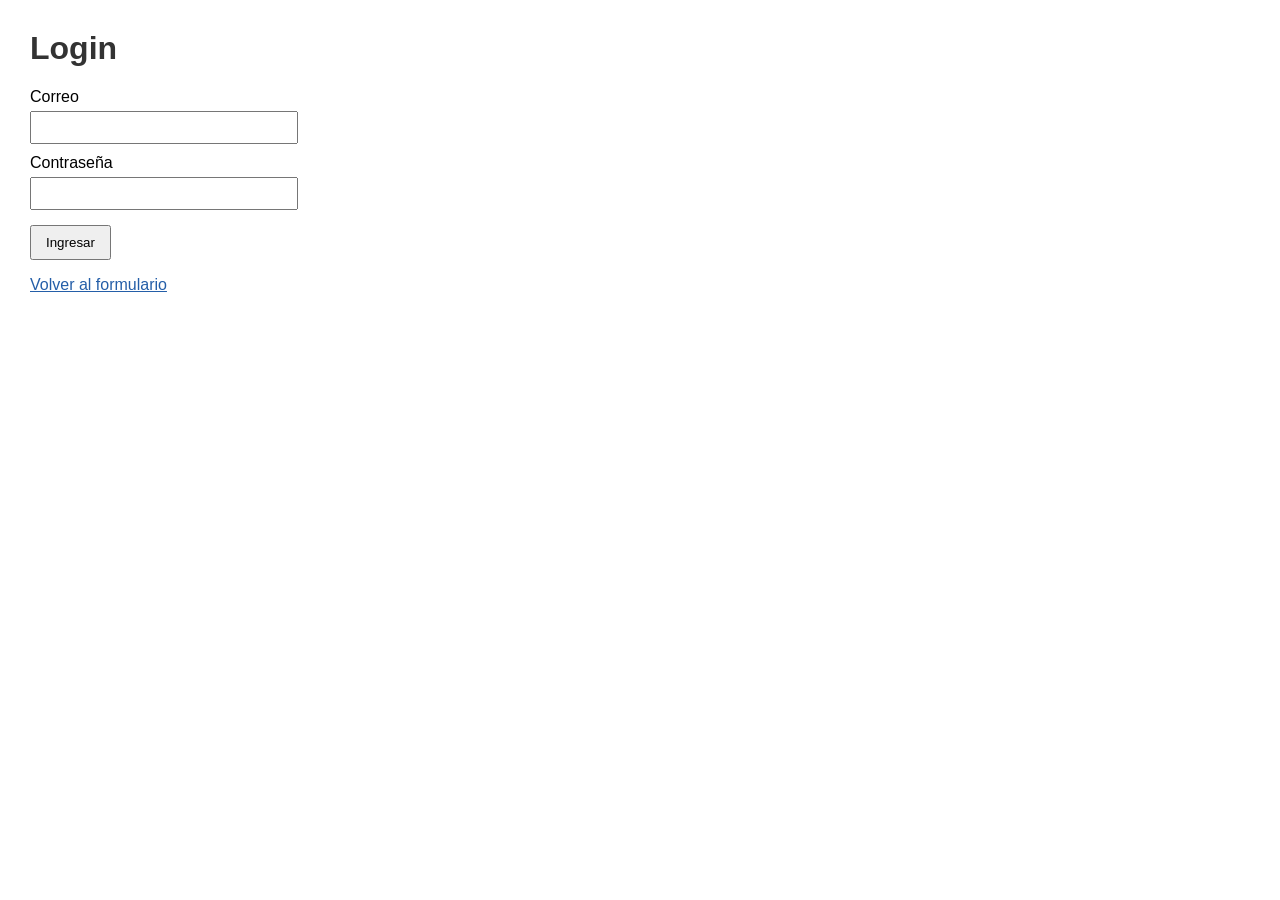
==== login.html @ f2a981bf "Add files via upload" ====
<!DOCTYPE html>
<html lang="es">

<head>
    <meta charset="UTF-8">
    <meta name="viewport" content="width=device-width, initial-scale=1.0">
    <title>Login</title>
    <link rel="stylesheet" href="css/styles.css">
    <script src="js/utileria.js"></script>
</head>

<body>
    <h1>Login</h1>

    <form onsubmit="return validarLogin()">
        <label>Correo</label>
        <input type="text" id="correoLogin">
        <br>

        <label>Contraseña</label>
        <input type="password" id="password">
        <br>

        <button type="submit">Ingresar</button>
    </form>

    <p id="resultadoLogin"></p>

    <p><a href="index.html">Volver al formulario</a></p>
</body>

</html>
---- css/styles.css ----
body {
    font-family: Arial, sans-serif;
    margin: 30px;
}

h1 {
    color: #333333;
}

label {
    display: block;
    margin-top: 10px;
}

input {
    padding: 7px;
    width: 250px;
    margin-top: 5px;
}

button {
    margin-top: 15px;
    padding: 8px 14px;
}

a {
    color: #245ea8;
}

.modal {
    display: none;
    position: fixed;
    top: 0;
    left: 0;
    width: 100%;
    height: 100%;
    background-color: rgba(0, 0, 0, 0.4);
}

.modal-contenido {
    background-color: white;
    width: 300px;
    margin: 150px auto;
    padding: 20px;
    text-align: center;
}
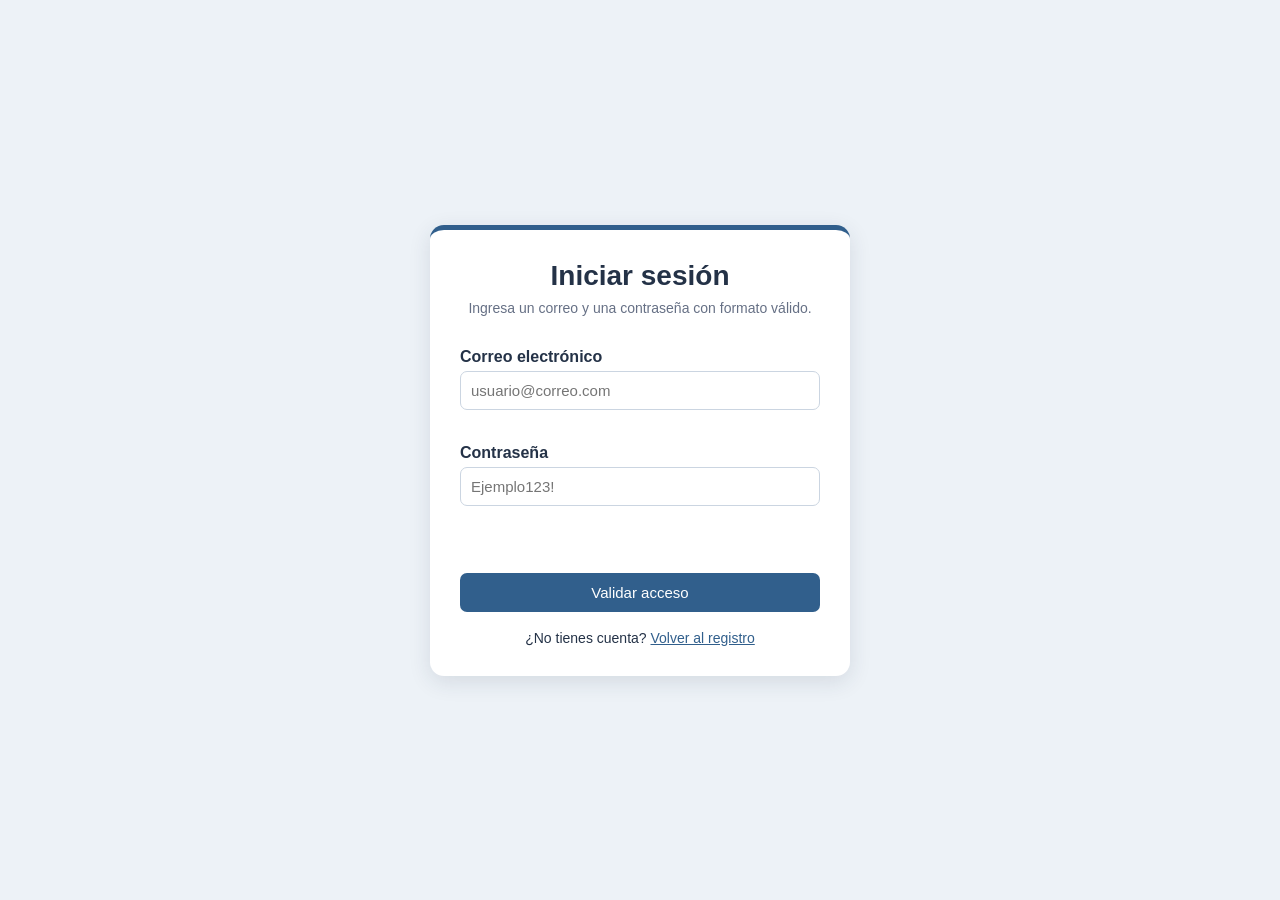
==== commit 27881ba5: "Add files via upload" ====
--- a/login.html
+++ b/login.html
@@ -1,32 +1,35 @@
 <!DOCTYPE html>
 <html lang="es">
-
 <head>
     <meta charset="UTF-8">
     <meta name="viewport" content="width=device-width, initial-scale=1.0">
-    <title>Login</title>
+    <title>Login - Utilería JS</title>
     <link rel="stylesheet" href="css/styles.css">
     <script src="js/utileria.js"></script>
+    <script src="js/login.js" defer></script>
 </head>
+<body>
+    <main class="tarjeta login">
+        <div class="encabezado">
+            <h1>Iniciar sesión</h1>
+            <p>Ingresa un correo y una contraseña con formato válido.</p>
+        </div>
 
-<body>
-    <h1>Login</h1>
+        <form id="formLogin" novalidate>
+            <label for="correoLogin">Correo electrónico</label>
+            <input type="email" id="correoLogin" placeholder="usuario@correo.com">
+            <span id="errorCorreoLogin" class="error"></span>
 
-    <form onsubmit="return validarLogin()">
-        <label>Correo</label>
-        <input type="text" id="correoLogin">
-        <br>
+            <label for="passwordLogin">Contraseña</label>
+            <input type="password" id="passwordLogin" placeholder="Ejemplo123!">
+            <span id="errorPasswordLogin" class="error"></span>
 
-        <label>Contraseña</label>
-        <input type="password" id="password">
-        <br>
+            <p id="mensajeLogin" class="mensaje"></p>
 
-        <button type="submit">Ingresar</button>
-    </form>
+            <button type="submit">Validar acceso</button>
+        </form>
 
-    <p id="resultadoLogin"></p>
-
-    <p><a href="index.html">Volver al formulario</a></p>
+        <p class="enlace">¿No tienes cuenta? <a href="index.html">Volver al registro</a></p>
+    </main>
 </body>
-
-</html>+</html>
--- a/css/styles.css
+++ b/css/styles.css
@@ -1,46 +1,203 @@
+:root {
+    --fondo: #edf2f7;
+    --tarjeta: #ffffff;
+    --texto: #243247;
+    --secundario: #667085;
+    --primario: #315f8c;
+    --primario-hover: #244b70;
+    --borde: #cbd5e1;
+    --error: #c62828;
+    --exito: #1f7a4d;
+    --debil: #c62828;
+    --media: #d97706;
+    --fuerte: #1f7a4d;
+}
+
+* {
+    box-sizing: border-box;
+}
+
 body {
-    font-family: Arial, sans-serif;
-    margin: 30px;
-}
-
-h1 {
-    color: #333333;
+    margin: 0;
+    min-height: 100vh;
+    display: flex;
+    justify-content: center;
+    align-items: center;
+    padding: 30px 16px;
+    font-family: Arial, Helvetica, sans-serif;
+    background-color: var(--fondo);
+    color: var(--texto);
+}
+
+.tarjeta {
+    width: 100%;
+    max-width: 460px;
+    background-color: var(--tarjeta);
+    border-radius: 14px;
+    padding: 30px;
+    box-shadow: 0 6px 22px rgba(36, 50, 71, 0.12);
+    border-top: 5px solid var(--primario);
+}
+
+.encabezado {
+    text-align: center;
+    margin-bottom: 20px;
+}
+
+.encabezado h1 {
+    margin: 0 0 8px;
+    font-size: 28px;
+}
+
+.encabezado p {
+    margin: 0;
+    color: var(--secundario);
+    font-size: 14px;
+}
+
+form {
+    display: flex;
+    flex-direction: column;
 }
 
 label {
-    display: block;
-    margin-top: 10px;
+    margin-top: 12px;
+    margin-bottom: 5px;
+    font-weight: bold;
 }
 
 input {
-    padding: 7px;
-    width: 250px;
-    margin-top: 5px;
+    width: 100%;
+    padding: 10px;
+    border: 1px solid var(--borde);
+    border-radius: 7px;
+    font-size: 15px;
+}
+
+input:focus {
+    outline: none;
+    border-color: var(--primario);
+    box-shadow: 0 0 0 2px rgba(49, 95, 140, 0.12);
+}
+
+.error {
+    min-height: 18px;
+    margin-top: 4px;
+    color: var(--error);
+    font-size: 13px;
 }
 
 button {
     margin-top: 15px;
-    padding: 8px 14px;
+    padding: 11px;
+    border: none;
+    border-radius: 7px;
+    background-color: var(--primario);
+    color: white;
+    font-size: 15px;
+    cursor: pointer;
+}
+
+button:hover {
+    background-color: var(--primario-hover);
+}
+
+.enlace {
+    margin: 18px 0 0;
+    text-align: center;
+    font-size: 14px;
 }
 
 a {
-    color: #245ea8;
-}
-
-.modal {
-    display: none;
-    position: fixed;
-    top: 0;
-    left: 0;
+    color: var(--primario);
+}
+
+.mensaje {
+    min-height: 20px;
+    margin: 10px 0 0;
+    font-weight: bold;
+    text-align: center;
+}
+
+.mensaje.error-general {
+    color: var(--error);
+}
+
+.mensaje.exito {
+    color: var(--exito);
+}
+
+.barra-fondo {
+    height: 7px;
+    margin-top: 8px;
+    overflow: hidden;
+    border-radius: 5px;
+    background-color: #e2e8f0;
+}
+
+.barra-nivel {
+    width: 0;
+    height: 100%;
+    transition: width 0.2s;
+}
+
+.barra-nivel.debil {
+    width: 33%;
+    background-color: var(--debil);
+}
+
+.barra-nivel.media {
+    width: 66%;
+    background-color: var(--media);
+}
+
+.barra-nivel.fuerte {
     width: 100%;
-    height: 100%;
-    background-color: rgba(0, 0, 0, 0.4);
-}
-
-.modal-contenido {
-    background-color: white;
-    width: 300px;
-    margin: 150px auto;
-    padding: 20px;
-    text-align: center;
-}
+    background-color: var(--fuerte);
+}
+
+.fortaleza {
+    min-height: 18px;
+    margin-top: 5px;
+    font-size: 13px;
+    font-weight: bold;
+}
+
+.fortaleza.debil {
+    color: var(--debil);
+}
+
+.fortaleza.media {
+    color: var(--media);
+}
+
+.fortaleza.fuerte {
+    color: var(--fuerte);
+}
+
+dialog {
+    width: 90%;
+    max-width: 360px;
+    border: none;
+    border-radius: 14px;
+    padding: 26px;
+    text-align: center;
+    color: var(--texto);
+    box-shadow: 0 10px 30px rgba(0, 0, 0, 0.25);
+}
+
+dialog::backdrop {
+    background-color: rgba(25, 35, 50, 0.55);
+}
+
+dialog h2 {
+    margin-top: 0;
+}
+
+dialog p {
+    line-height: 1.5;
+}
+
+.login {
+    max-width: 420px;
+}
